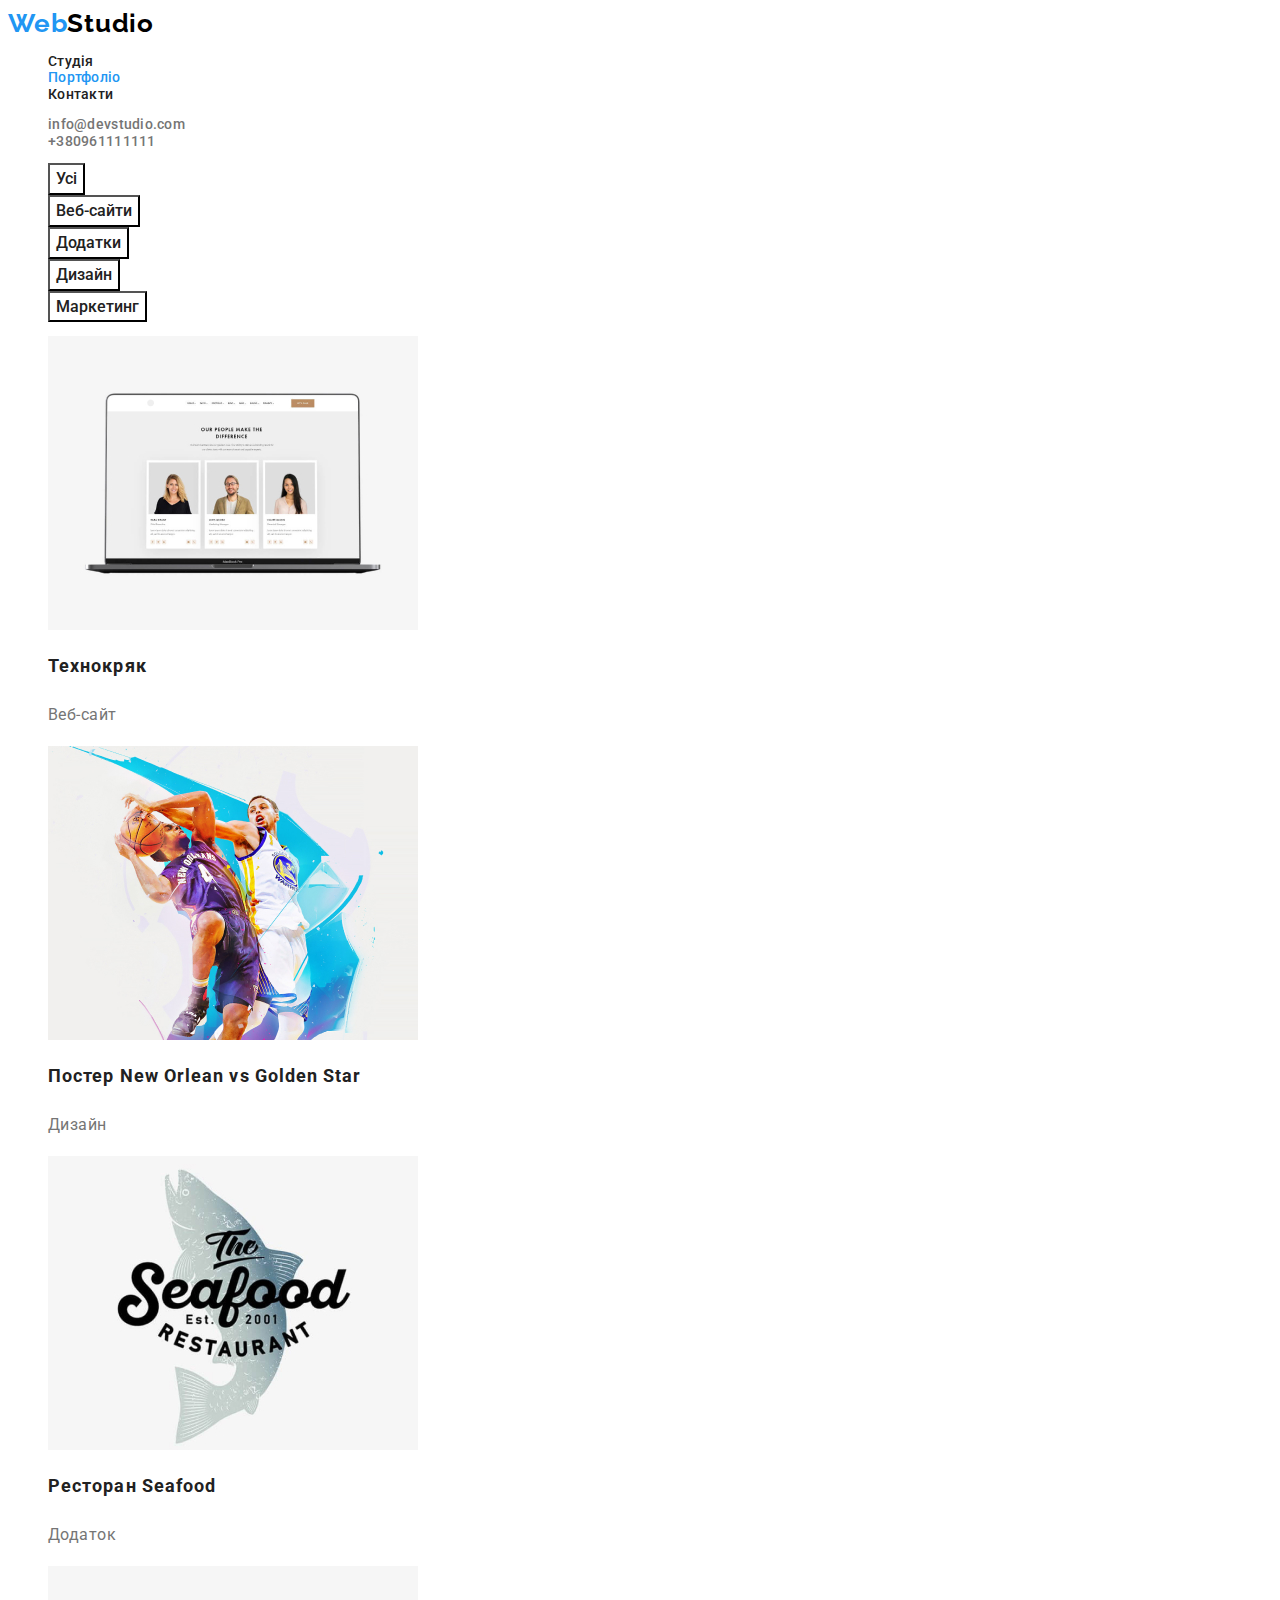
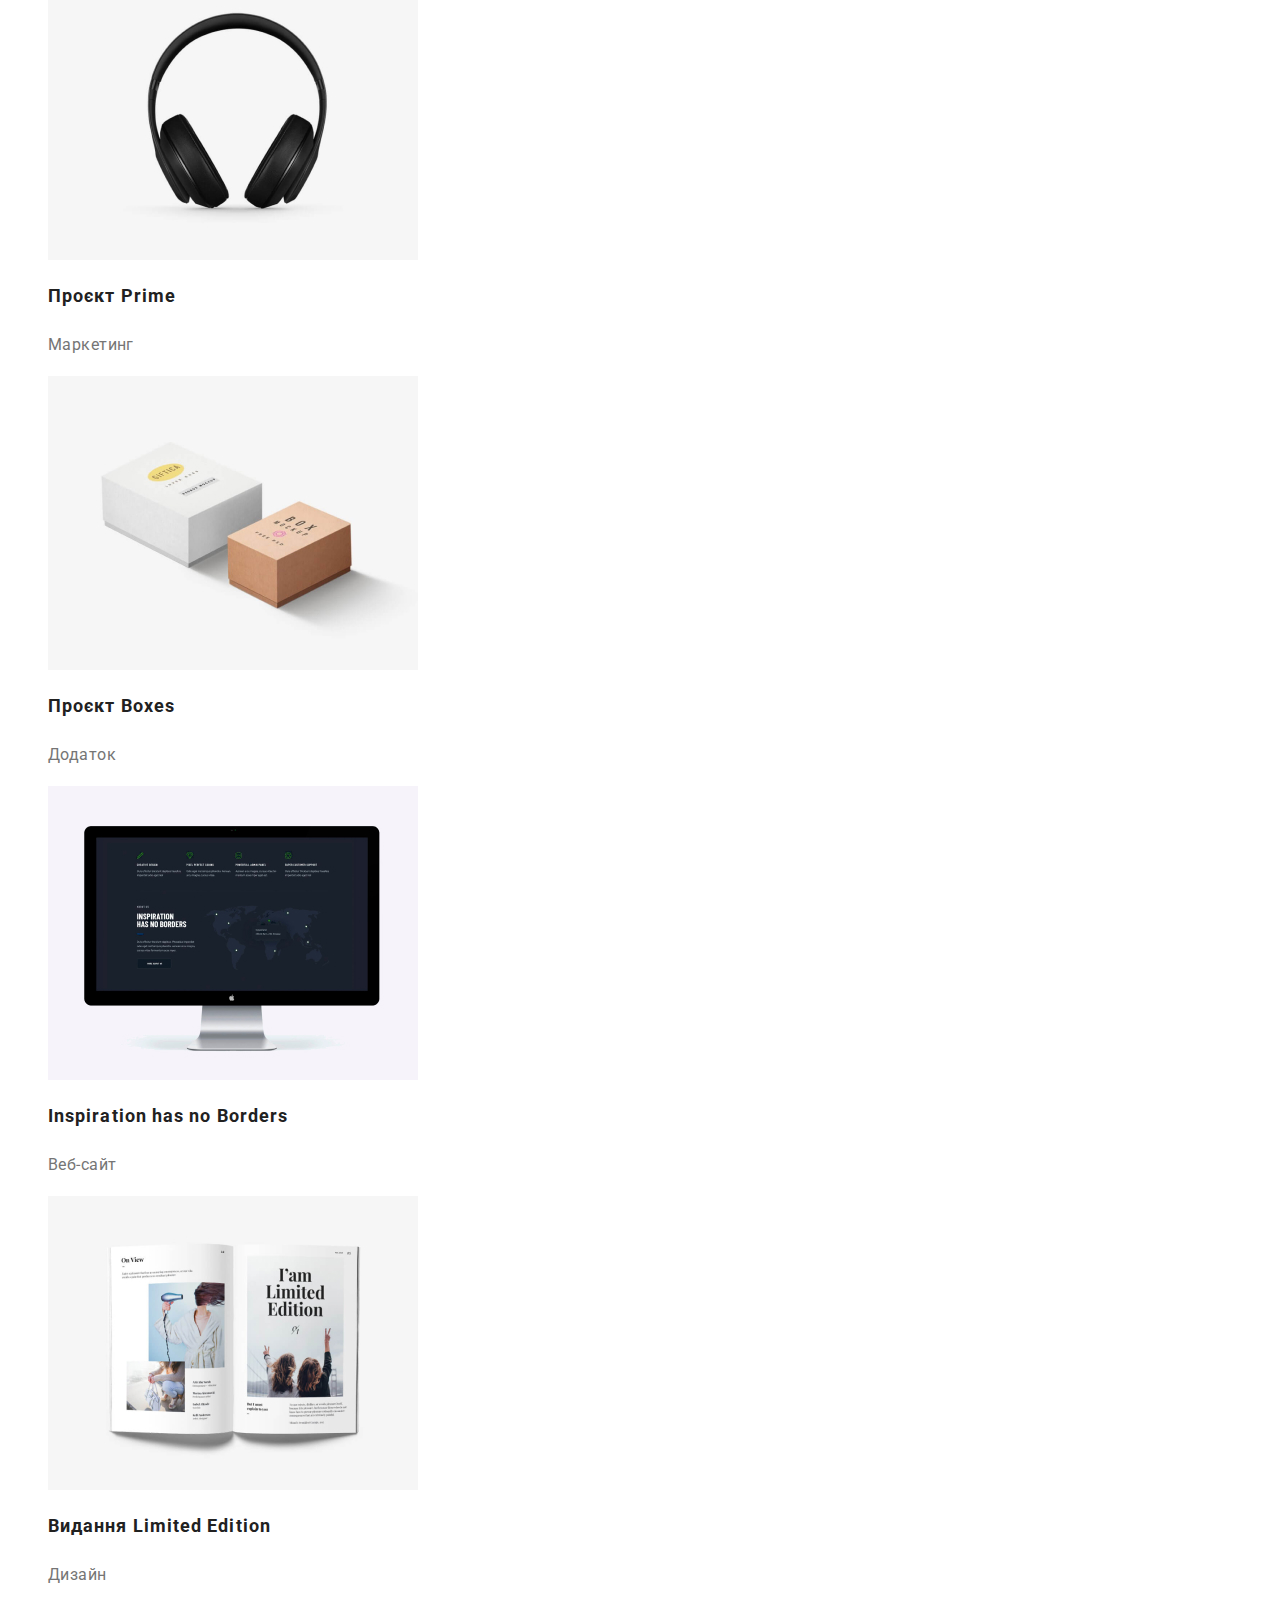
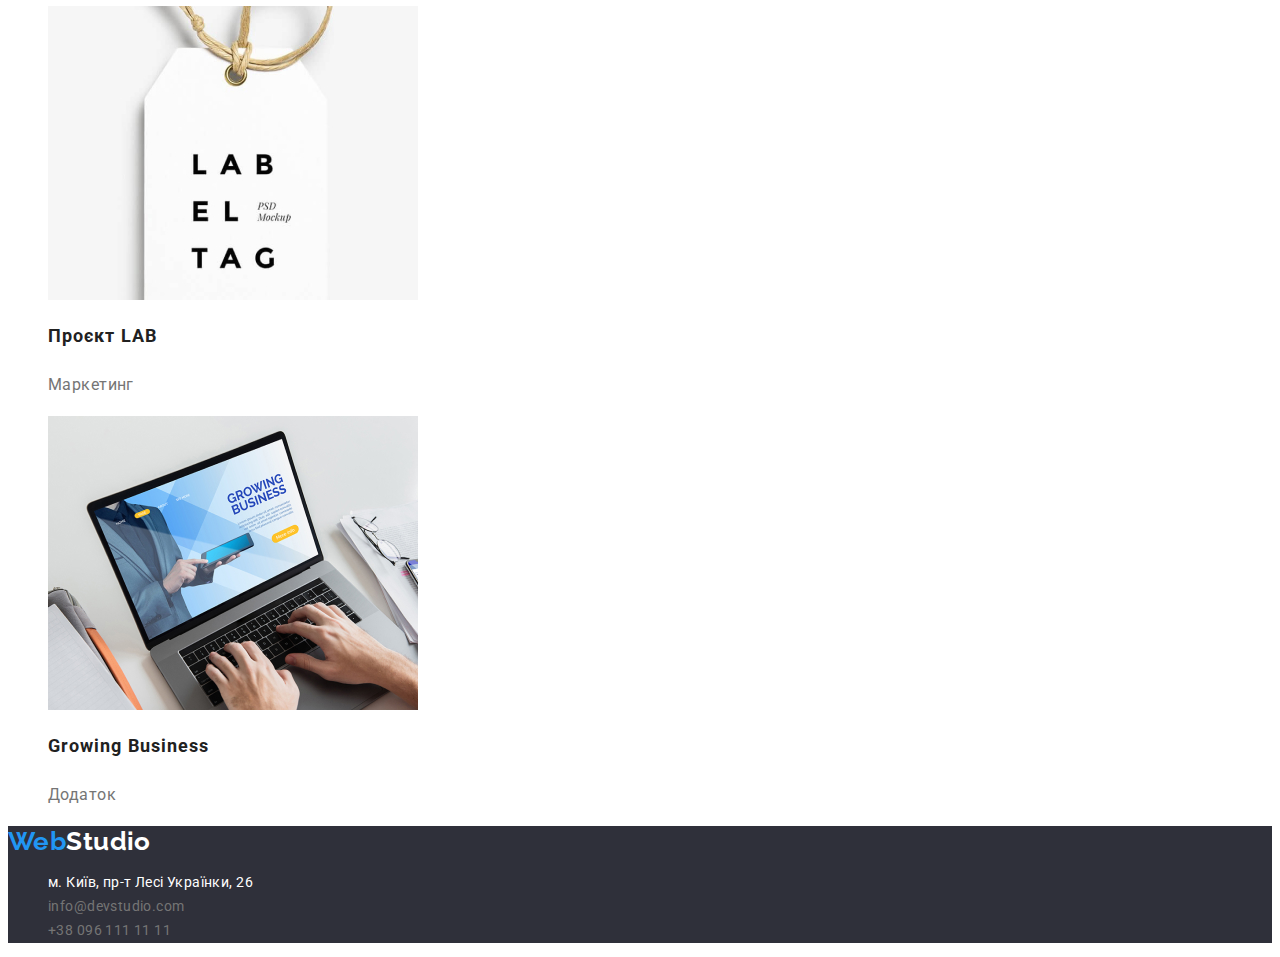
==== portfolio.html @ 5c1a485e "Initial commit" ====
<!DOCTYPE html>
<html lang="uk">
<head>
    <meta charset="UTF-8">
    <meta http-equiv="X-UA-Compatible" content="IE=edge">
    <meta name="viewport" content="width=device-width, initial-scale=1.0">
    <title>Студия</title>
    <link rel="preconnect" href="https://fonts.googleapis.com">
<link rel="preconnect" href="https://fonts.gstatic.com" crossorigin>
<link rel="preconnect" href="https://fonts.googleapis.com">
<link rel="preconnect" href="https://fonts.gstatic.com" crossorigin>
<link href="https://fonts.googleapis.com/css2?family=Raleway:wght@700&family=Roboto:wght@400;500;700;900&display=swap" rel="stylesheet">
    <link rel="stylesheet" href="./css/styles.css">
</head>
<body class="page">
    <header class="page-header">
        <nav>
            <a class="logo" href="./index.html"><span class="logo-pic">Web</span>Studio</a>
        <ul class="site-nav list">
            <li><a class="link" href="./index.html">Студія</a></li>
            <li><a class="link current" href="./portfolio.html">Портфоліо</a></li>
            <li><a class="link" href="">Контакти</a></li>
        </ul>
        </nav>
        <ul class="adres-list">
        <li><a class="contact" href="mailto:info@devstudio.com">info@devstudio.com</a></li>
        <li><a class="contact" href="tel:+380961111111">+380961111111</a></li>
    </ul>
    </header>
<main>
    <section>
    <h1 hidden>Portfolio</h1>
<ul class="button-menu">
    <li><button class="button" type="button">Усі</button></li>
    <li><button class="button" type="button">Веб-сайти</button></li>
    <li><button class="button" type="button">Додатки</button></li>
    <li><button class="button" type="button">Дизайн</button></li>
    <li><button class="button" type="button">Маркетинг</button></li>
</ul>
<ul class="features">
    <li class="features-list">
        <img src="./images/img(7).jpg" alt="Робота">
        <h2 class="features-title">Технокряк</h2>
        <p class="features-title-list">Веб-сайт</p>
    </li>
    <li class="features-list">
        <img src="./images/img(8).jpg" alt="Робота">
        <h2 class="features-title">Постер New Orlean vs Golden Star</h2>
        <p class="features-title-list">Дизайн</p>
    </li>
    <li class="features-list">
        <img src="./images/img(9).jpg" alt="Робота">
        <h2 class="features-title">Ресторан Seafood</h2>
        <p class="features-title-list">Додаток</p>
    </li>
    <li class="features-list">
        <img src="./images/img(10).jpg" alt="Робота">
        <h2 class="features-title">Проєкт Prime</h2>
        <p class="features-title-list">Маркетинг</p>
    </li>
    <li class="features-list">
        <img src="./images/img(11).jpg" alt="Робота">
        <h2 class="features-title">Проєкт Boxes</h2>
        <p class="features-title-list">Додаток</p>
    </li>
    <li class="features-list">
        <img src="./images/img(12).jpg" alt="Робота">
        <h2 class="features-title">Inspiration has no Borders</h2>
        <p class="features-title-list">Веб-сайт</p>
    </li>
    <li class="features-list">
        <img src="./images/img(13).jpg" alt="Робота">
        <h2 class="features-title">Видання Limited Edition</h2>
        <p class="features-title-list">Дизайн</p>
    </li>
    <li class="features-list">
        <img src="./images/img(14).jpg" alt="Робота">
        <h2 class="features-title">Проєкт LAB</h2>
        <p class="features-title-list">Маркетинг</p>
    </li>
    <li class="features-list">
        <img src="./images/img(15).jpg" alt="Робота">
        <h2 class="features-title">Growing Business</h2>
        <p class="features-title-list">Додаток</p>
    </li>
</ul>
</main>
<footer class="footer">
    <a class="logo-footer" href="./index.html"><span class="footer-pic">Web</span>Studio</a>
    <address>
    <ul class="adres-list">
  <li><a class="adres-link" href="https://www.google.com/maps/place/бульвар+Лесі+Українки,+26,+Київ,+02000/data=!4m2!3m1!1s0x40d4cf0e033ecbe9:0x57a4dffefec77da0?sa=X&ved=2ahUKEwiy8cGI95v7AhVmR_EDHdkjDuEQ8gF6BAgJEAE"> м. Київ, пр-т Лесі Українки, 26 </a></li>
  <li><a class="contact-footer" href="mailto:info@devstudio.com">info@devstudio.com</a></li>
  <li><a class="contact-footer" href="tel:+380961111111">+38 096 111 11 11</a></li>
    </ul>
</section>
</address>
</footer>
</body>
</html>
---- css/styles.css ----
/* основной цвет текста  #212121 */
/* цвет фона белый  #F5F5F5 */
/* цвет фона футера #2F303A */
/* голубой цвет акцента #2196F3 */
/* вторичный цвет текста #757575 */
/* цвет адреса и кнопки #FFFFFF */
/* вторичный цвет фона #F5F4FA */
:root{
    --primary-text-color:#757575 ;
    --title-text-color:#212121 ;
    --accent-color:#2196F3 ;
    --footer-bg-color:#2F303A;
    --white-bg-color:#FFFFFF;
    --black-color:#000000;
    --page-bg-color:#F5F5F5;
    --img-bg-color:#EEEEEE;
    --second-bg-color:#F5F4FA;
}
/*page*/
.page{
    background-color:var(--page-bg-color);
    color: var(--title-text-color);
    font-family: 'Roboto', sans-serif;
    letter-spacing: 0.03em;
font-size: 14px;
background-color:var(--white-bg-color);
}

/*-----logo-----*/
.page-header{
    background-color:var(--white-bg-color);
}
.logo{
    font-family: Raleway, sans-serif;
    font-style: normal;
color: var(--black-color);
text-decoration: none;
font-weight: 700;
font-size: 26px;
line-height: 1.19;
letter-spacing: 0.03em;
}
.logo-pic{
    color: var(--accent-color);
}
/* Nav */
.site-nav{
    list-style: none;
}
.site-nav .link{
    color:var(--title-text-color);
    text-decoration: none;
font-weight: 500;
line-height: 1.1;
letter-spacing: 0.02em;
}
.site-nav .link:hover{
   color: var(--accent-color);
}
.site-nav .link.current{
    color: var(--accent-color);
}
.adres-list .contact{
    text-decoration: none;
    font-weight: 500;
line-height: 1.1;
letter-spacing: 0.02em;
}
.adres-list{
    list-style: none;
}
.contact{
    color: var(--primary-text-color);
}
.contact:hover{
    color: var(--accent-color);
}
.contact:focus{
    color: var(--accent-color);
}
/* Шапка сторінки */
.hero{
    
    background: var(--footer-bg-color);
}
.hero-title{
    font-weight: 900;
    font-size: 44px;
    line-height: 1.4;
    text-align: center;
    letter-spacing: 0.06em;
    text-transform: uppercase;
    color: var(--white-bg-color);
}
.hero-button{
    background-color:var(--accent-color);
}
/* Section */
.section-title{
    color:var(--title-text-color);
font-size: 36px;
line-height: 1.16;
text-align: center;
}
.section .title{
line-height: 1.14;
}

/*Наші принципи */
.feature-list .title{
    color: var(--title-text-color);
}
.feature-list{
    list-style: none;
}
/* Чим ми займаємося */
.title{
    color: var(--title-text-color);
    font-weight: 700;
    font-size: 14px;
}
.title-list{
    color: var(--primary-text-color);
line-height: 1.71;
}
.work-list{
    list-style: none;
}

/* Наша команда */
.author{
    list-style: none;
}
.team{
    background-color:var(--second-bg-color)
}
.team-title{
font-size: 36px;
line-height: 1.16;
text-align: center;
}
.team .title{
font-weight: 500;
font-size: 16px;
line-height: 1.18;
text-align: center;
}
.title .title-list{
font-weight: 500;
font-size: 16px;
line-height: 1.18;
text-align: center;
}
.team .title-list{
    font-size: 16px;
    line-height: 1.18;
    text-align: center;
}
/* Футер */
.footer{
    color: var(--white-bg-color);
    background-color: var(--footer-bg-color);
}
.footer .list{
    list-style: none;
}
.logo-footer{
    font-family: Raleway, sans-serif;
    text-decoration: none;
    color:var(--white-bg-color);
    font-family: 'Raleway';
font-style: normal;
font-weight: 700;
font-size: 26px;
line-height: 1.19;
}
.footer-pic{
    color: var(--accent-color);
}
.contact-footer{
    text-decoration: none;
    color: var(--primary-text-color);
    font-style: normal;
    line-height: 1.71;
}
.adres-link{
    text-decoration: none;
    color: var(--white-bg-color);
    line-height: 1.71;
    font-style: normal;
}
/* button */
.button{
    color: var(--title-text-color);
    background-color:var(--white-bg-color);
    font-family: inherit;
font-weight: 500;
font-size: 16px;
line-height: 1.62;
text-align: center;
}

.hero-button{
font-weight: 700;
font-size: 16px;
line-height: 1.87;
display: flex;
align-items: center;
text-align: center;
letter-spacing: 0.06em;
color: var(--page-bg-color);
background-color: var(--accent-color);
}
.button-menu button{
    color: var(--title-text-color);
}
.button-menu{
    background: var(--white-bg-color);
border-radius: 4px;
    list-style: none;
}
.button:hover,
.button:focus{
    background-color:var(--accent-color);
    color: var(--white-bg-color);
}
/* Портфоліо */
.features{
    list-style: none;
}
.features-list{
    background-color: var(--white-bg-color);
}
.features-list .features-title{
font-weight: 700;
font-size: 18px;
line-height: 2;
letter-spacing: 0.06em;
color: var(--title-text-color);
}
.features-list .features-title-list{
font-size: 16px;
line-height: 30px;
color: var(--primary-text-color);
}
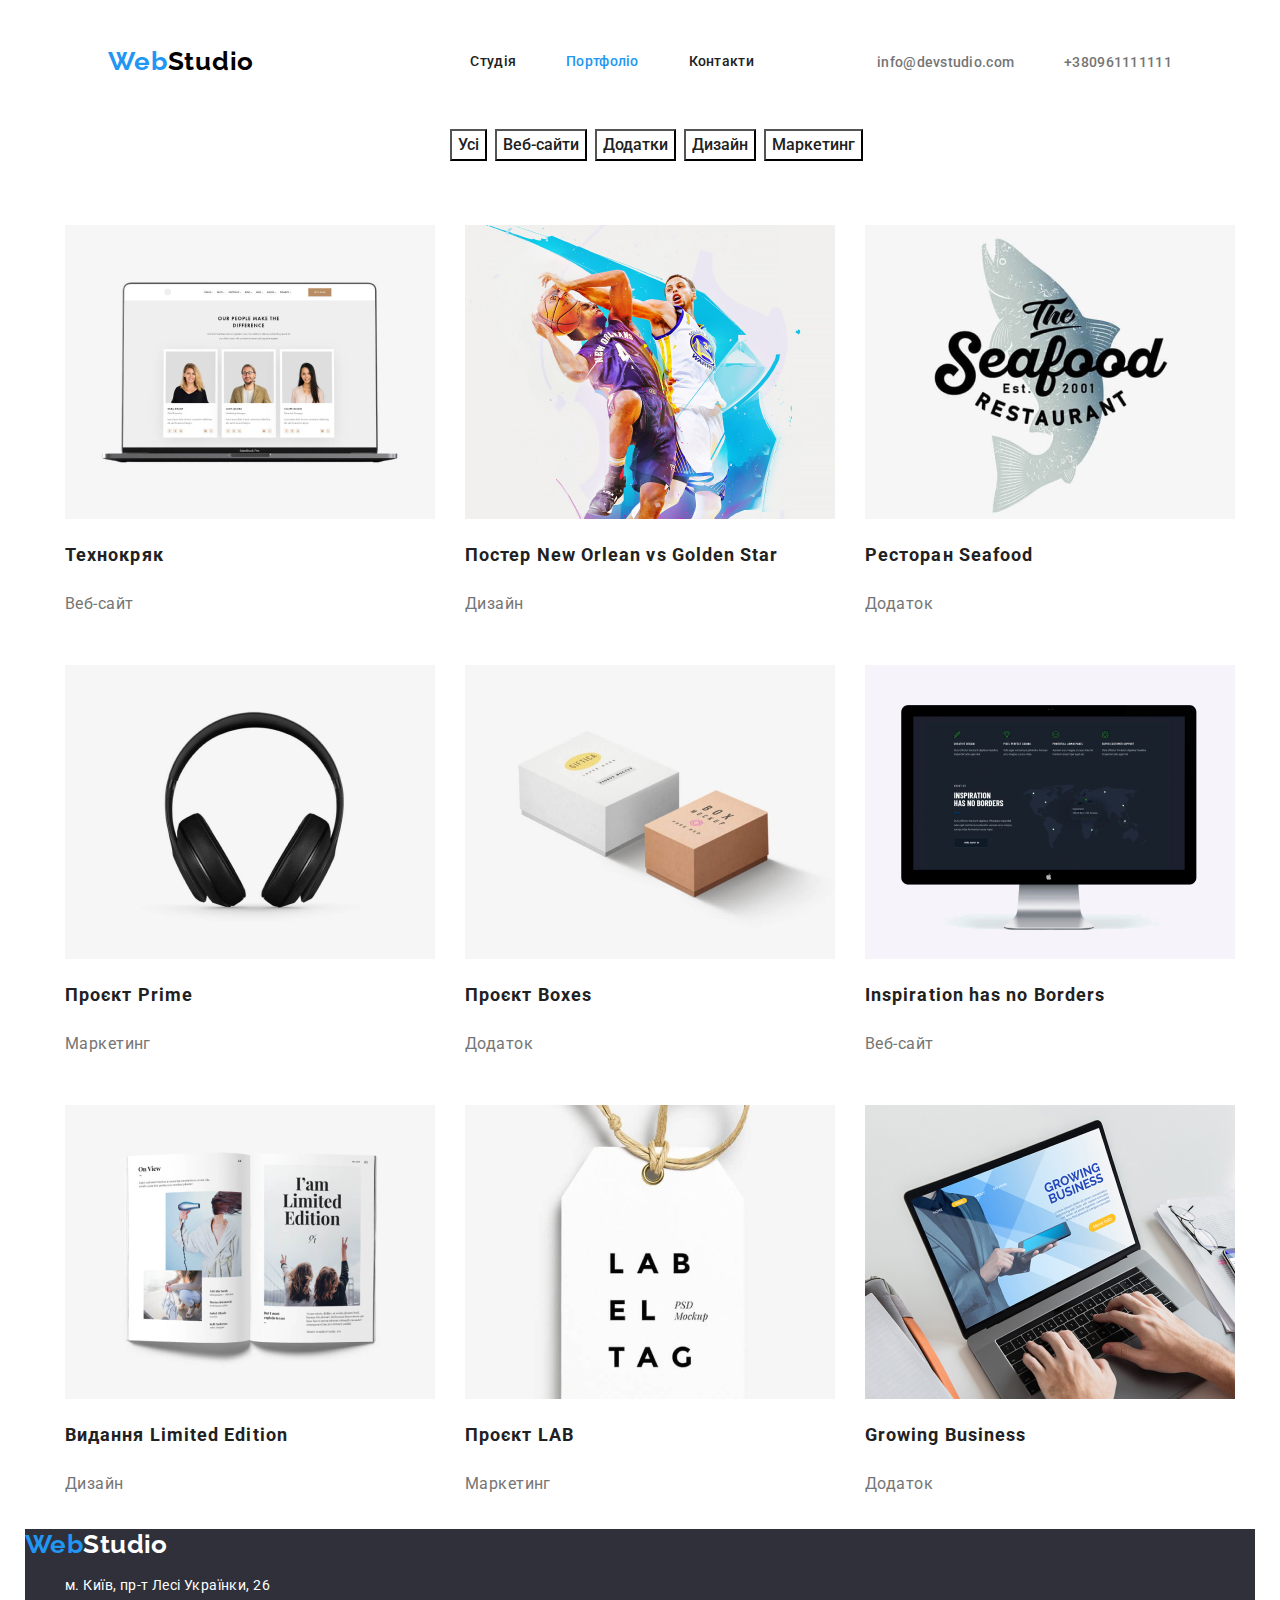
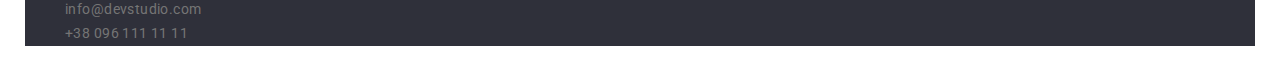
==== commit 4f22c290: "css" ====
--- a/portfolio.html
+++ b/portfolio.html
@@ -12,30 +12,30 @@
 <link href="https://fonts.googleapis.com/css2?family=Raleway:wght@700&family=Roboto:wght@400;500;700;900&display=swap" rel="stylesheet">
     <link rel="stylesheet" href="./css/styles.css">
 </head>
-<body class="page">
+<body class="container">
     <header class="page-header">
-        <nav>
+        <nav class="main-nav">
             <a class="logo" href="./index.html"><span class="logo-pic">Web</span>Studio</a>
         <ul class="site-nav list">
-            <li><a class="link" href="./index.html">Студія</a></li>
-            <li><a class="link current" href="./portfolio.html">Портфоліо</a></li>
-            <li><a class="link" href="">Контакти</a></li>
+            <li class="item"><a class="link" href="./index.html">Студія</a></li>
+            <li class="item"><a class="link current" href="./portfolio.html">Портфоліо</a></li>
+            <li class="item"><a class="link" href="">Контакти</a></li>
         </ul>
-        </nav>
         <ul class="adres-list">
-        <li><a class="contact" href="mailto:info@devstudio.com">info@devstudio.com</a></li>
-        <li><a class="contact" href="tel:+380961111111">+380961111111</a></li>
+        <li class="item"><a class="contact" href="mailto:info@devstudio.com">info@devstudio.com</a></li>
+        <li class="item"><a class="contact" href="tel:+380961111111">+380961111111</a></li>
     </ul>
+</nav>
     </header>
 <main>
-    <section>
+    <section class="portfolio-page">
     <h1 hidden>Portfolio</h1>
 <ul class="button-menu">
-    <li><button class="button" type="button">Усі</button></li>
-    <li><button class="button" type="button">Веб-сайти</button></li>
-    <li><button class="button" type="button">Додатки</button></li>
-    <li><button class="button" type="button">Дизайн</button></li>
-    <li><button class="button" type="button">Маркетинг</button></li>
+    <li class="item"><button class="button" type="button">Усі</button></li>
+    <li class="item"><button class="button" type="button">Веб-сайти</button></li>
+    <li class="item"><button class="button" type="button">Додатки</button></li>
+    <li class="item"><button class="button" type="button">Дизайн</button></li>
+    <li class="item"><button class="button" type="button">Маркетинг</button></li>
 </ul>
 <ul class="features">
     <li class="features-list">
--- a/css/styles.css
+++ b/css/styles.css
@@ -16,8 +16,13 @@
     --img-bg-color:#EEEEEE;
     --second-bg-color:#F5F4FA;
 }
-/*page*/
-.page{
+/*Container*/
+.container{
+    width: 1230px;
+    padding-left: 15px;
+    padding-right: 15px;
+    margin-left: auto;
+    margin-right: auto;
     background-color:var(--page-bg-color);
     color: var(--title-text-color);
     font-family: 'Roboto', sans-serif;
@@ -43,16 +48,31 @@
 .logo-pic{
     color: var(--accent-color);
 }
+/* Main nav */
+.main-nav{
+    display: flex;
+    align-items: center;
+    justify-content: space-evenly;
+}
 /* Nav */
 .site-nav{
-    list-style: none;
+    display: flex;
+    list-style: none;
+    margin-left: 93px;
 }
 .site-nav .link{
-    color:var(--title-text-color);
-    text-decoration: none;
+display: block;
+padding-top: 32px;
+padding-bottom: 32px;
+
+color:var(--title-text-color);
+text-decoration: none;
 font-weight: 500;
 line-height: 1.1;
 letter-spacing: 0.02em;
+}
+.site-nav .item:not(:last-child){
+    margin-right: 50px;
 }
 .site-nav .link:hover{
    color: var(--accent-color);
@@ -66,8 +86,14 @@
 line-height: 1.1;
 letter-spacing: 0.02em;
 }
+.page-header .adres-list{
+    display: flex;
+}
 .adres-list{
     list-style: none;
+}
+.adres-list .item + .item{
+    margin-left: 50px;
 }
 .contact{
     color: var(--primary-text-color);
@@ -78,12 +104,14 @@
 .contact:focus{
     color: var(--accent-color);
 }
+
 /* Шапка сторінки */
 .hero{
-    
+    text-align: center;
     background: var(--footer-bg-color);
 }
 .hero-title{
+    margin-bottom: 30px;
     font-weight: 900;
     font-size: 44px;
     line-height: 1.4;
@@ -96,6 +124,9 @@
     background-color:var(--accent-color);
 }
 /* Section */
+.section{
+    padding-top: 94px;
+}
 .section-title{
     color:var(--title-text-color);
 font-size: 36px;
@@ -107,11 +138,20 @@
 }
 
 /*Наші принципи */
+.feature-list{
+    display: flex;
+    list-style: none;
+}
+.feature-list .item{
+    width: 270px;
+    margin-right: 30px;
+    margin-bottom: 0;
+}
+.feature-list .item:nth-child(4n){
+    margin-right: 0;
+}
 .feature-list .title{
     color: var(--title-text-color);
-}
-.feature-list{
-    list-style: none;
 }
 /* Чим ми займаємося */
 .title{
@@ -124,12 +164,27 @@
 line-height: 1.71;
 }
 .work-list{
-    list-style: none;
-}
-
+    display: flex;
+    list-style: none;
+}
+.work-list .item{
+    width: 370px;
+    margin-right: 30px;
+}
+.work-list .item:nth-last-child(){
+    margin-right: 0;
+}
 /* Наша команда */
 .author{
-    list-style: none;
+    display: flex;
+    list-style: none;
+}
+.author .item{
+    width: 270px;
+    margin-right: 30px;
+}
+.author .item:nth-last-child(){
+    margin-right: 0;
 }
 .team{
     background-color:var(--second-bg-color)
@@ -204,20 +259,31 @@
 font-weight: 700;
 font-size: 16px;
 line-height: 1.87;
-display: flex;
 align-items: center;
 text-align: center;
 letter-spacing: 0.06em;
 color: var(--page-bg-color);
 background-color: var(--accent-color);
 }
+/* BUTTON */
 .button-menu button{
     color: var(--title-text-color);
 }
 .button-menu{
+    display: flex;
+    justify-content: center;
     background: var(--white-bg-color);
 border-radius: 4px;
     list-style: none;
+}
+.button-menu .item{
+    margin-right: 8px;
+    margin-bottom: 50px;
+
+    background: var(--second-bg-color);
+}
+.button-menu .item:nth-last-child(){
+    margin-right: 0;
 }
 .button:hover,
 .button:focus{
@@ -225,11 +291,24 @@
     color: var(--white-bg-color);
 }
 /* Портфоліо */
+.portfolio-page{
+}
 .features{
     list-style: none;
+    display: flex;
+    flex-wrap: wrap;
 }
 .features-list{
+    width: 370px;
+    margin-right: 30px;
+    margin-bottom: 30px;
     background-color: var(--white-bg-color);
+}
+.features-list:nth-child(3n){
+    margin-right: 0;
+}
+.features-list:nth-last-child(-n+3){
+    margin-bottom: 0;
 }
 .features-list .features-title{
 font-weight: 700;
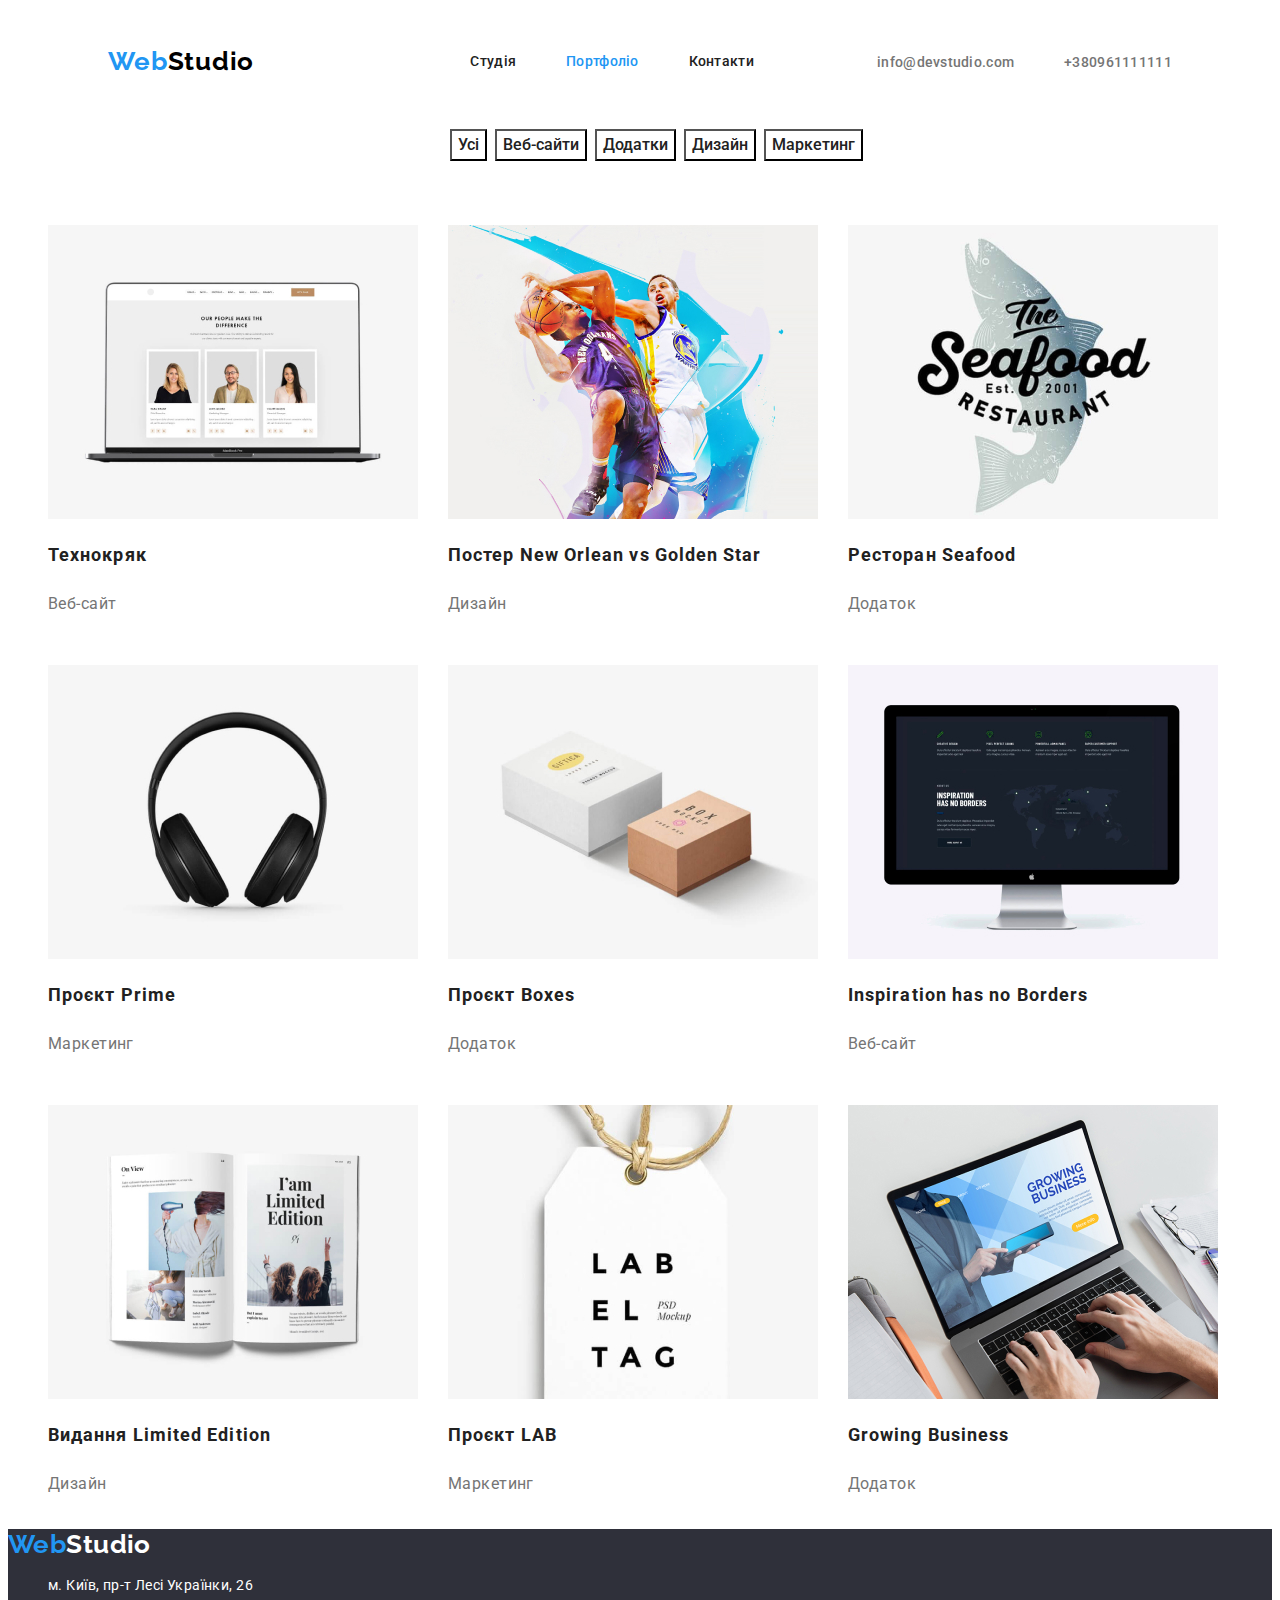
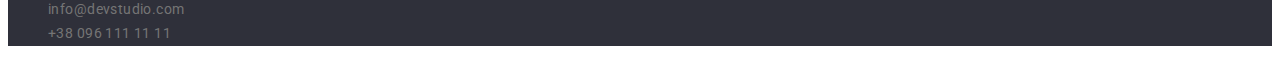
==== commit f6cf6c45: "hw" ====
--- a/portfolio.html
+++ b/portfolio.html
@@ -12,8 +12,8 @@
 <link href="https://fonts.googleapis.com/css2?family=Raleway:wght@700&family=Roboto:wght@400;500;700;900&display=swap" rel="stylesheet">
     <link rel="stylesheet" href="./css/styles.css">
 </head>
-<body class="container">
-    <header class="page-header">
+<body class="page">
+    <header class="container page-header">
         <nav class="main-nav">
             <a class="logo" href="./index.html"><span class="logo-pic">Web</span>Studio</a>
         <ul class="site-nav list">
--- a/css/styles.css
+++ b/css/styles.css
@@ -18,11 +18,13 @@
 }
 /*Container*/
 .container{
-    width: 1230px;
+width: 1230px;
     padding-left: 15px;
     padding-right: 15px;
     margin-left: auto;
-    margin-right: auto;
+    margin-right: auto;}
+/* Page */
+.page{
     background-color:var(--page-bg-color);
     color: var(--title-text-color);
     font-family: 'Roboto', sans-serif;
@@ -124,9 +126,6 @@
     background-color:var(--accent-color);
 }
 /* Section */
-.section{
-    padding-top: 94px;
-}
 .section-title{
     color:var(--title-text-color);
 font-size: 36px;
@@ -291,8 +290,6 @@
     color: var(--white-bg-color);
 }
 /* Портфоліо */
-.portfolio-page{
-}
 .features{
     list-style: none;
     display: flex;
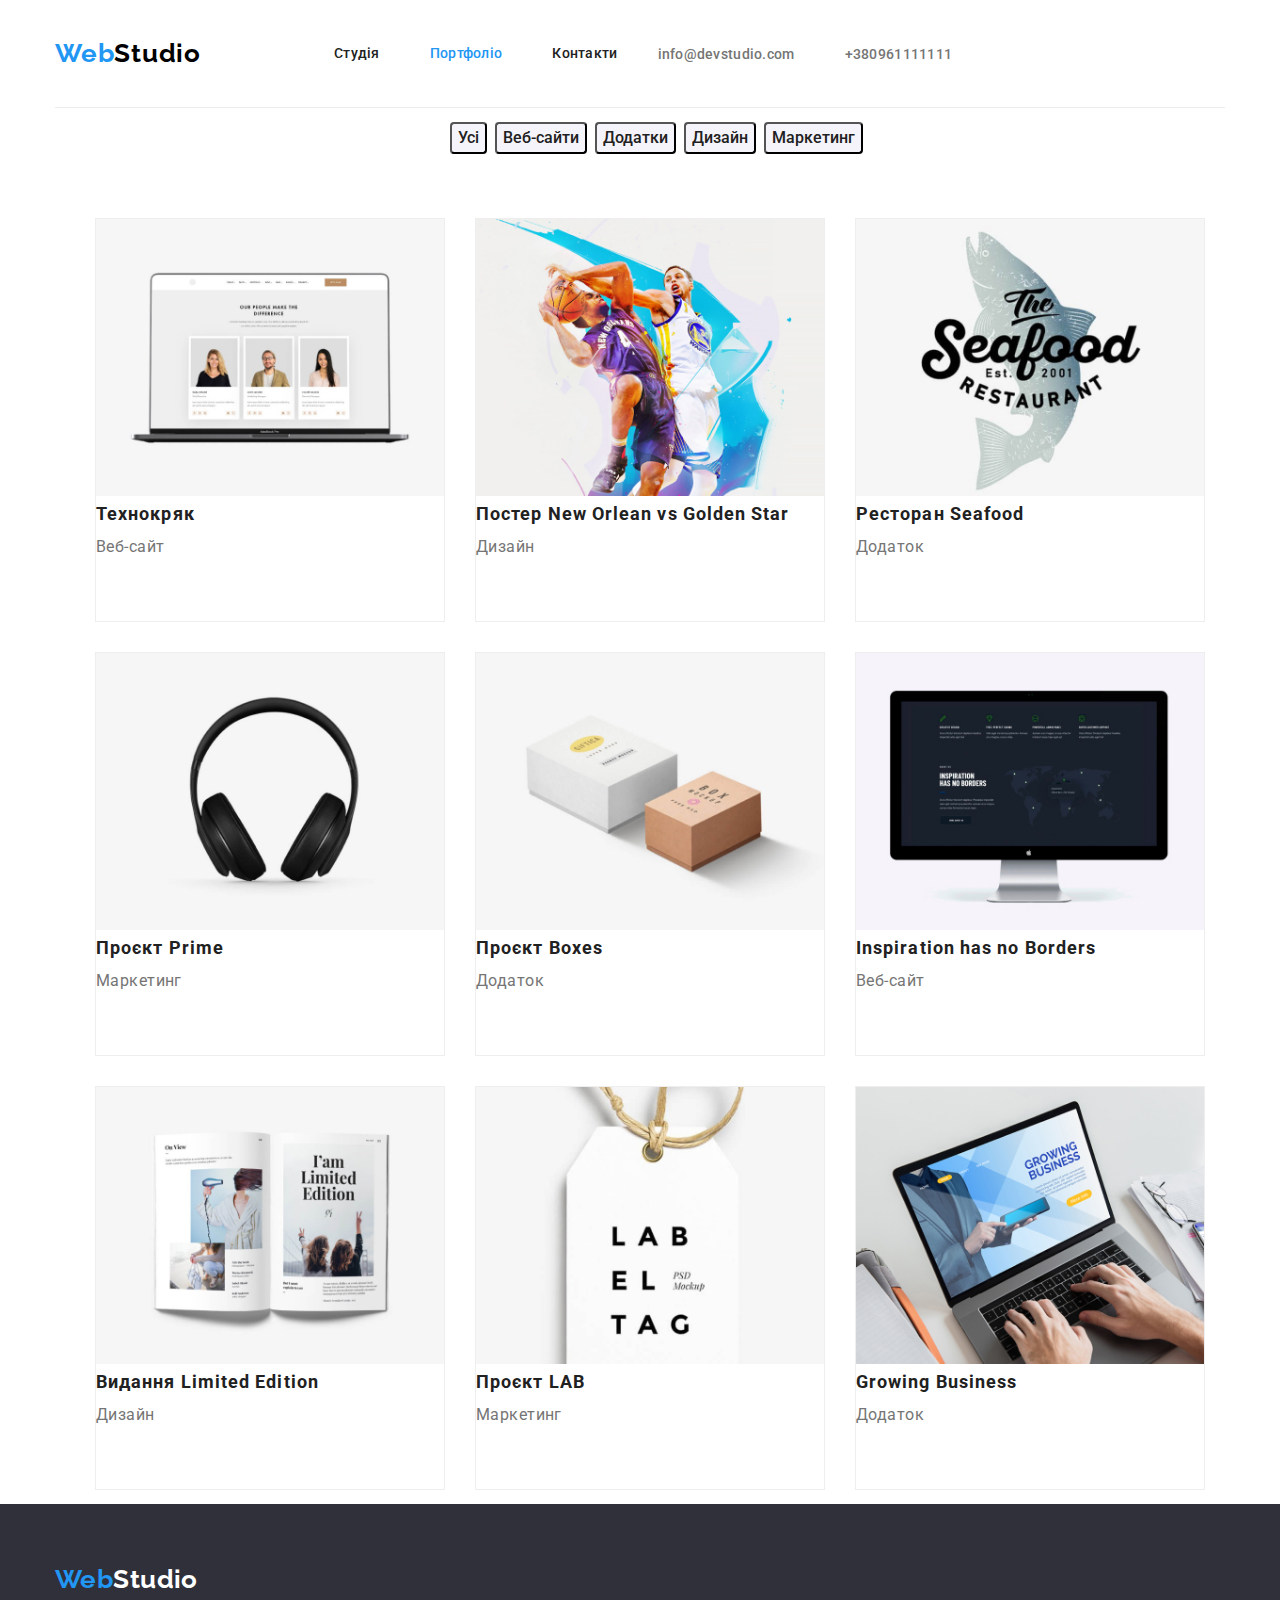
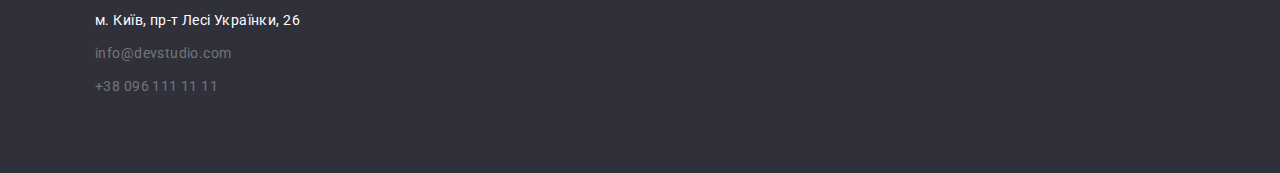
==== commit 64460fcd: "w" ====
--- a/portfolio.html
+++ b/portfolio.html
@@ -10,25 +10,28 @@
 <link rel="preconnect" href="https://fonts.googleapis.com">
 <link rel="preconnect" href="https://fonts.gstatic.com" crossorigin>
 <link href="https://fonts.googleapis.com/css2?family=Raleway:wght@700&family=Roboto:wght@400;500;700;900&display=swap" rel="stylesheet">
-    <link rel="stylesheet" href="./css/styles.css">
+<link rel="stylesheet" href="https://cdnjs.cloudflare.com/ajax/libs/modern-normalize/1.1.0/modern-normalize.min.css">   
+<link rel="stylesheet" href="./css/styles.css">
 </head>
 <body class="page">
-    <header class="container page-header">
+    <div class="container">
+    <header class="page-header">
         <nav class="main-nav">
             <a class="logo" href="./index.html"><span class="logo-pic">Web</span>Studio</a>
         <ul class="site-nav list">
             <li class="item"><a class="link" href="./index.html">Студія</a></li>
             <li class="item"><a class="link current" href="./portfolio.html">Портфоліо</a></li>
             <li class="item"><a class="link" href="">Контакти</a></li>
-        </ul>
-        <ul class="adres-list">
-        <li class="item"><a class="contact" href="mailto:info@devstudio.com">info@devstudio.com</a></li>
-        <li class="item"><a class="contact" href="tel:+380961111111">+380961111111</a></li>
-    </ul>
-</nav>
+        </nav>
+            <ul class="contact">
+                <li class="item"><a class="contact-list" href="mailto:info@devstudio.com">info@devstudio.com</a></li>
+                <li class="item"><a class="contact-list" href="tel:+380961111111">+380961111111</a></li>
+            </ul>  
     </header>
+</div>
 <main>
     <section class="portfolio-page">
+        <div class="container">
     <h1 hidden>Portfolio</h1>
 <ul class="button-menu">
     <li class="item"><button class="button" type="button">Усі</button></li>
@@ -39,61 +42,63 @@
 </ul>
 <ul class="features">
     <li class="features-list">
-        <img src="./images/img(7).jpg" alt="Робота">
+        <img src="./images/img(7).jpg" alt="Робота" width="370">
         <h2 class="features-title">Технокряк</h2>
         <p class="features-title-list">Веб-сайт</p>
     </li>
     <li class="features-list">
-        <img src="./images/img(8).jpg" alt="Робота">
+        <img src="./images/img(8).jpg" alt="Робота" width="370">
         <h2 class="features-title">Постер New Orlean vs Golden Star</h2>
         <p class="features-title-list">Дизайн</p>
     </li>
     <li class="features-list">
-        <img src="./images/img(9).jpg" alt="Робота">
+        <img src="./images/img(9).jpg" alt="Робота" width="370">
         <h2 class="features-title">Ресторан Seafood</h2>
         <p class="features-title-list">Додаток</p>
     </li>
     <li class="features-list">
-        <img src="./images/img(10).jpg" alt="Робота">
+        <img src="./images/img(10).jpg" alt="Робота" width="370">
         <h2 class="features-title">Проєкт Prime</h2>
         <p class="features-title-list">Маркетинг</p>
     </li>
     <li class="features-list">
-        <img src="./images/img(11).jpg" alt="Робота">
+        <img src="./images/img(11).jpg" alt="Робота" width="370">
         <h2 class="features-title">Проєкт Boxes</h2>
         <p class="features-title-list">Додаток</p>
     </li>
     <li class="features-list">
-        <img src="./images/img(12).jpg" alt="Робота">
+        <img src="./images/img(12).jpg" alt="Робота" width="370">
         <h2 class="features-title">Inspiration has no Borders</h2>
         <p class="features-title-list">Веб-сайт</p>
     </li>
     <li class="features-list">
-        <img src="./images/img(13).jpg" alt="Робота">
+        <img src="./images/img(13).jpg" alt="Робота" width="370">
         <h2 class="features-title">Видання Limited Edition</h2>
         <p class="features-title-list">Дизайн</p>
     </li>
     <li class="features-list">
-        <img src="./images/img(14).jpg" alt="Робота">
+        <img src="./images/img(14).jpg" alt="Робота" width="370">
         <h2 class="features-title">Проєкт LAB</h2>
         <p class="features-title-list">Маркетинг</p>
     </li>
     <li class="features-list">
-        <img src="./images/img(15).jpg" alt="Робота">
+        <img src="./images/img(15).jpg" alt="Робота" width="370">
         <h2 class="features-title">Growing Business</h2>
         <p class="features-title-list">Додаток</p>
     </li>
 </ul>
 </main>
 <footer class="footer">
+    <div class="container">
     <a class="logo-footer" href="./index.html"><span class="footer-pic">Web</span>Studio</a>
-    <address>
+    <address class="adress">
     <ul class="adres-list">
-  <li><a class="adres-link" href="https://www.google.com/maps/place/бульвар+Лесі+Українки,+26,+Київ,+02000/data=!4m2!3m1!1s0x40d4cf0e033ecbe9:0x57a4dffefec77da0?sa=X&ved=2ahUKEwiy8cGI95v7AhVmR_EDHdkjDuEQ8gF6BAgJEAE"> м. Київ, пр-т Лесі Українки, 26 </a></li>
-  <li><a class="contact-footer" href="mailto:info@devstudio.com">info@devstudio.com</a></li>
-  <li><a class="contact-footer" href="tel:+380961111111">+38 096 111 11 11</a></li>
+  <li class="item"><a class="adres-link" href="https://www.google.com/maps/place/бульвар+Лесі+Українки,+26,+Київ,+02000/data=!4m2!3m1!1s0x40d4cf0e033ecbe9:0x57a4dffefec77da0?sa=X&ved=2ahUKEwiy8cGI95v7AhVmR_EDHdkjDuEQ8gF6BAgJEAE"> м. Київ, пр-т Лесі Українки, 26 </a></li>
+  <li class="item"><a class="contact-footer" href="mailto:info@devstudio.com">info@devstudio.com</a></li>
+  <li class="item"><a class="contact-footer" href="tel:+380961111111">+38 096 111 11 11</a></li>
     </ul>
 </section>
+</div>
 </address>
 </footer>
 </body>
--- a/css/styles.css
+++ b/css/styles.css
@@ -16,15 +16,46 @@
     --img-bg-color:#EEEEEE;
     --second-bg-color:#F5F4FA;
 }
+li{
+    padding: 0;
+    margin: 0;
+}
+h1,h2,h3,h4,h5,h6{
+    margin-top: 0;
+    margin-bottom: 0;
+}
+p{
+    margin-top: 0;
+    margin-bottom: 0;
+}
+img{
+    display: block;
+    max-width: 100%;
+    height: auto;
+}
+html{
+    box-sizing: border-box;
+}
+*,
+*::before,
+*::after{
+    box-sizing: inherit;
+}
 /*Container*/
 .container{
-width: 1230px;
+width: 1200px;
     padding-left: 15px;
     padding-right: 15px;
     margin-left: auto;
     margin-right: auto;}
+
+    .principle .container{
+        margin-top: 94px;
+        margin-bottom: 94px;
+    }
 /* Page */
 .page{
+    margin: 0;
     background-color:var(--page-bg-color);
     color: var(--title-text-color);
     font-family: 'Roboto', sans-serif;
@@ -35,7 +66,10 @@
 
 /*-----logo-----*/
 .page-header{
+    display: flex;
+    align-items: center;
     background-color:var(--white-bg-color);
+    border-bottom: 1px solid #ECECEC;
 }
 .logo{
     font-family: Raleway, sans-serif;
@@ -54,7 +88,6 @@
 .main-nav{
     display: flex;
     align-items: center;
-    justify-content: space-evenly;
 }
 /* Nav */
 .site-nav{
@@ -73,8 +106,12 @@
 line-height: 1.1;
 letter-spacing: 0.02em;
 }
-.site-nav .item:not(:last-child){
-    margin-right: 50px;
+.site-nav .item{
+    padding: 0;
+    margin: 0;
+}
+.site-nav .item+.item{
+    margin-left: 50px;
 }
 .site-nav .link:hover{
    color: var(--accent-color);
@@ -82,7 +119,10 @@
 .site-nav .link.current{
     color: var(--accent-color);
 }
-.adres-list .contact{
+.contact{
+    justify-content: flex-end;
+}
+.contact .contact-list {
     text-decoration: none;
     font-weight: 500;
 line-height: 1.1;
@@ -91,19 +131,20 @@
 .page-header .adres-list{
     display: flex;
 }
-.adres-list{
-    list-style: none;
-}
-.adres-list .item + .item{
+.contact{
+    display: flex;
+    list-style: none;
+}
+.contact .item + .item{
     margin-left: 50px;
 }
-.contact{
+.contact-list{
     color: var(--primary-text-color);
 }
-.contact:hover{
+.contact-list:hover{
     color: var(--accent-color);
 }
-.contact:focus{
+.contact-list:focus{
     color: var(--accent-color);
 }
 
@@ -111,9 +152,14 @@
 .hero{
     text-align: center;
     background: var(--footer-bg-color);
+    padding-top: 200px;
+    padding-bottom: 200px;
 }
 .hero-title{
+    width: 696px;
     margin-bottom: 30px;
+    margin-left: auto;
+    margin-right: auto;
     font-weight: 900;
     font-size: 44px;
     line-height: 1.4;
@@ -131,6 +177,7 @@
 font-size: 36px;
 line-height: 1.16;
 text-align: center;
+margin-bottom: 50px;
 }
 .section .title{
 line-height: 1.14;
@@ -145,6 +192,8 @@
     width: 270px;
     margin-right: 30px;
     margin-bottom: 0;
+    padding-top: 94px;
+    padding-bottom: 94px;
 }
 .feature-list .item:nth-child(4n){
     margin-right: 0;
@@ -157,6 +206,7 @@
     color: var(--title-text-color);
     font-weight: 700;
     font-size: 14px;
+    margin-bottom: 10px;
 }
 .title-list{
     color: var(--primary-text-color);
@@ -165,22 +215,26 @@
 .work-list{
     display: flex;
     list-style: none;
+    padding-bottom: 94px;
 }
 .work-list .item{
     width: 370px;
-    margin-right: 30px;
-}
-.work-list .item:nth-last-child(){
-    margin-right: 0;
+    /* margin-right: ; */
+}
+.work-list .item+.item{
+    margin-left: 30px;
 }
 /* Наша команда */
 .author{
     display: flex;
     list-style: none;
+    padding-bottom: 94px;
 }
 .author .item{
     width: 270px;
     margin-right: 30px;
+    background-color:var(--white-bg-color) ;
+    border-radius: 0px 0px 4px 4px;
 }
 .author .item:nth-last-child(){
     margin-right: 0;
@@ -192,6 +246,8 @@
 font-size: 36px;
 line-height: 1.16;
 text-align: center;
+padding-top: 94px;
+padding-bottom: 50px;
 }
 .team .title{
 font-weight: 500;
@@ -210,15 +266,24 @@
     line-height: 1.18;
     text-align: center;
 }
+.item .item-list{
+    padding-top: 30px;
+    padding-bottom: 30px;
+    
+}
 /* Футер */
 .footer{
     color: var(--white-bg-color);
     background-color: var(--footer-bg-color);
+    padding-top: 60px;
+    padding-bottom: 60px;
 }
 .footer .list{
     list-style: none;
 }
 .logo-footer{
+margin-bottom: 20px;
+
     font-family: Raleway, sans-serif;
     text-decoration: none;
     color:var(--white-bg-color);
@@ -237,12 +302,18 @@
     font-style: normal;
     line-height: 1.71;
 }
+
 .adres-link{
     text-decoration: none;
     color: var(--white-bg-color);
     line-height: 1.71;
     font-style: normal;
 }
+.adres-list .item{
+margin-bottom: 9px;
+list-style: none;
+}
+
 /* button */
 .button{
     color: var(--title-text-color);
@@ -252,19 +323,36 @@
 font-size: 16px;
 line-height: 1.62;
 text-align: center;
+
 }
 
 .hero-button{
+display: inline-block;
+padding: 10px 32px;
+align-items: center;
+text-align: center;
+text-decoration: none;
+border-radius:4px;
+min-width: 216px;
+border: 1px solid transparent;
+
 font-weight: 700;
 font-size: 16px;
 line-height: 1.87;
-align-items: center;
-text-align: center;
 letter-spacing: 0.06em;
 color: var(--page-bg-color);
 background-color: var(--accent-color);
 }
 /* BUTTON */
+.button{
+    border-radius: 4px;
+}
+.item .button{
+    align-items: center;
+    text-align: center;
+    text-decoration: none;
+    background-color:var(--second-bg-color) ;
+}
 .button-menu button{
     color: var(--title-text-color);
 }
@@ -296,9 +384,11 @@
     flex-wrap: wrap;
 }
 .features-list{
-    width: 370px;
+    width: 350px;
     margin-right: 30px;
     margin-bottom: 30px;
+    height: 404px;
+    border: 1px solid var(--img-bg-color);
     background-color: var(--white-bg-color);
 }
 .features-list:nth-child(3n){
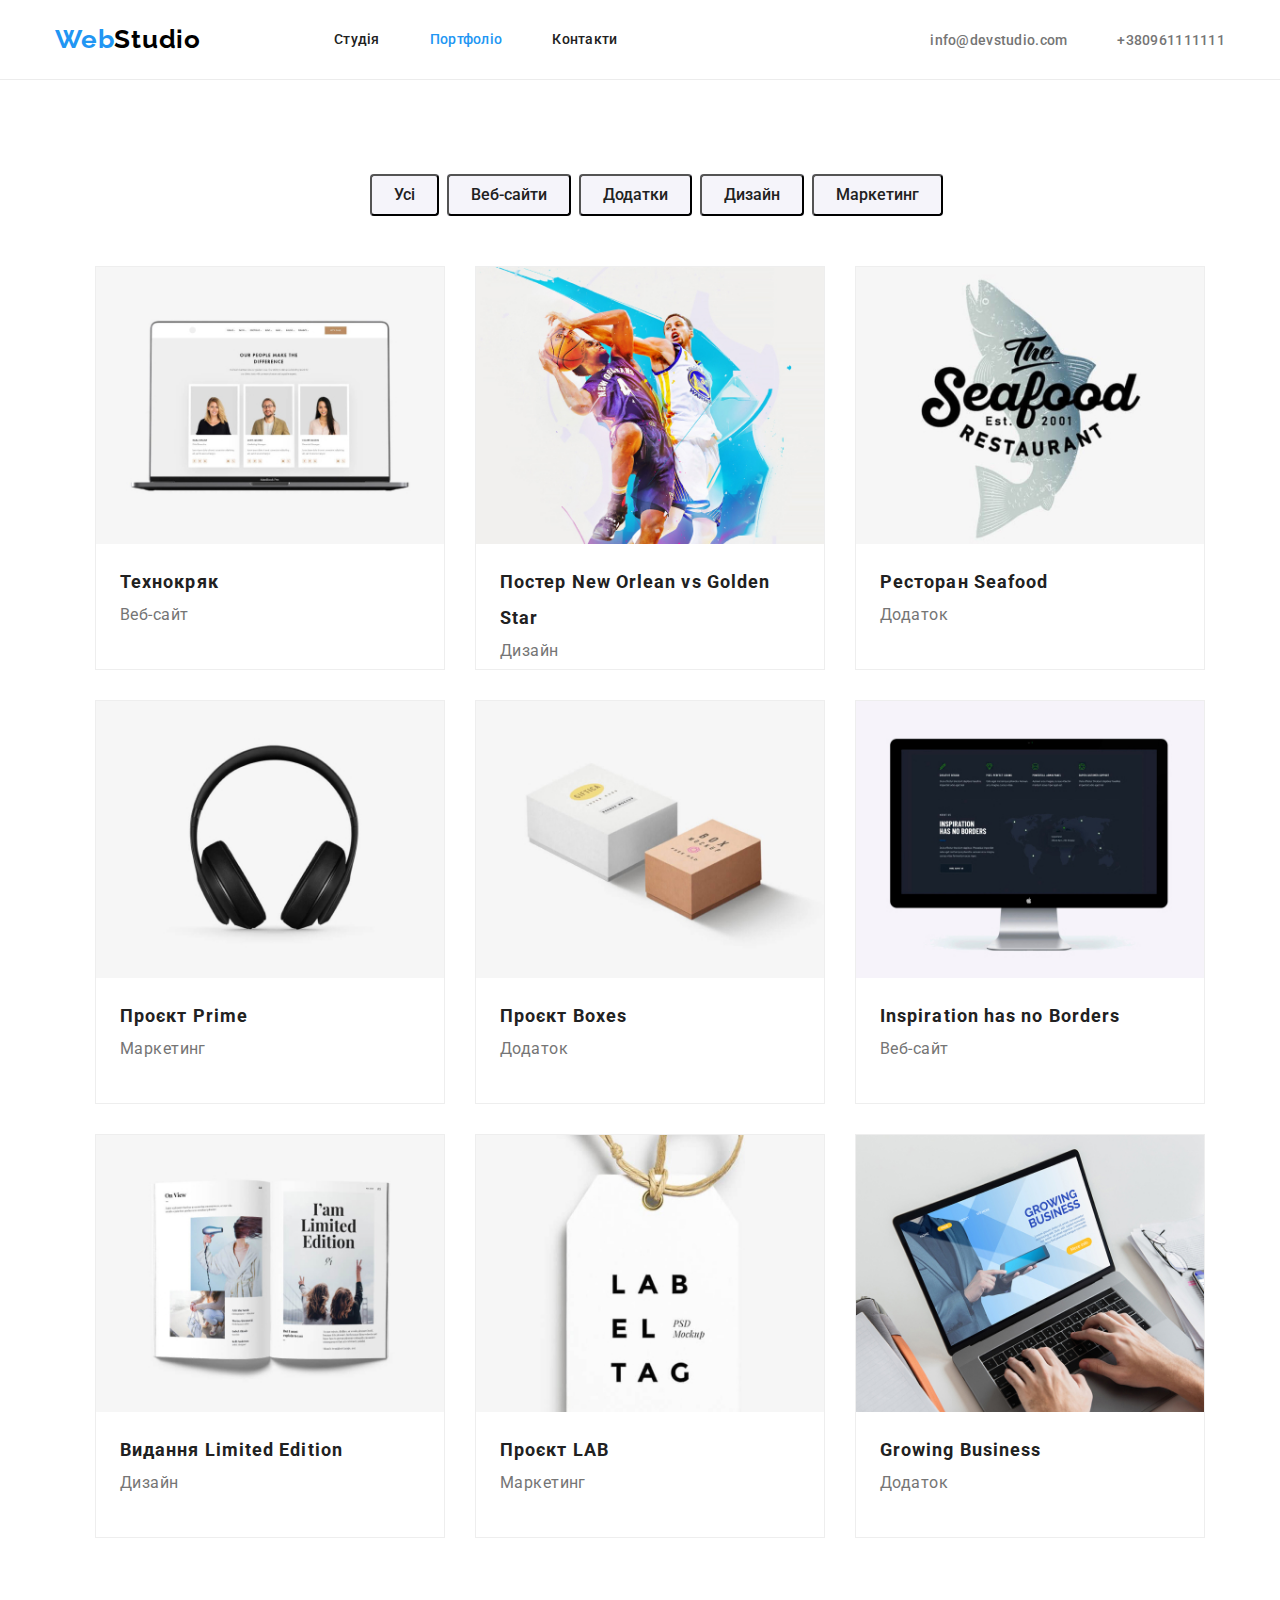
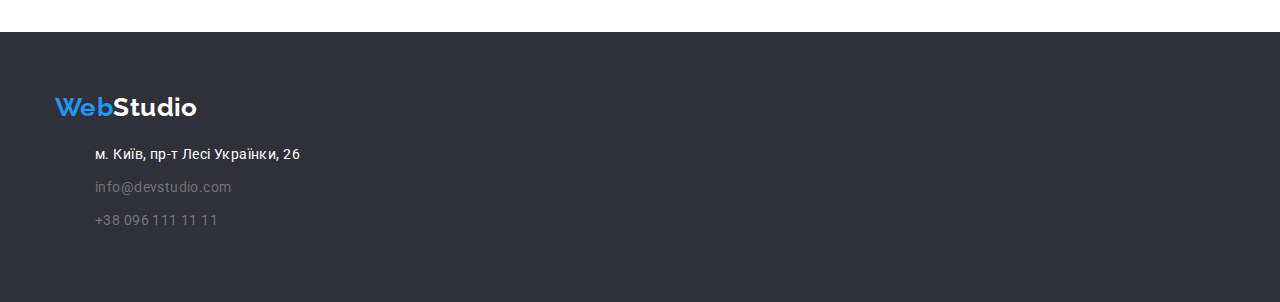
==== commit 6116add7: "a" ====
--- a/portfolio.html
+++ b/portfolio.html
@@ -14,9 +14,9 @@
 <link rel="stylesheet" href="./css/styles.css">
 </head>
 <body class="page">
-    <div class="container">
     <header class="page-header">
-        <nav class="main-nav">
+        <div class="container container-nav">
+        <nav class="main-nav container-nav">
             <a class="logo" href="./index.html"><span class="logo-pic">Web</span>Studio</a>
         <ul class="site-nav list">
             <li class="item"><a class="link" href="./index.html">Студія</a></li>
@@ -27,10 +27,11 @@
                 <li class="item"><a class="contact-list" href="mailto:info@devstudio.com">info@devstudio.com</a></li>
                 <li class="item"><a class="contact-list" href="tel:+380961111111">+380961111111</a></li>
             </ul>  
+    </div>
     </header>
-</div>
+
 <main>
-    <section class="portfolio-page">
+    <section class="portfolio-page section">
         <div class="container">
     <h1 hidden>Portfolio</h1>
 <ul class="button-menu">
@@ -43,54 +44,74 @@
 <ul class="features">
     <li class="features-list">
         <img src="./images/img(7).jpg" alt="Робота" width="370">
-        <h2 class="features-title">Технокряк</h2>
-        <p class="features-title-list">Веб-сайт</p>
+        <div class="features-item">
+            <h2 class="features-title">Технокряк</h2>
+            <p class="features-title-list">Веб-сайт</p>
+        </div>
     </li>
     <li class="features-list">
         <img src="./images/img(8).jpg" alt="Робота" width="370">
-        <h2 class="features-title">Постер New Orlean vs Golden Star</h2>
-        <p class="features-title-list">Дизайн</p>
+        <div class="features-item">
+            <h2 class="features-title">Постер New Orlean vs Golden Star</h2>
+            <p class="features-title-list">Дизайн</p>
+        </div>
     </li>
     <li class="features-list">
         <img src="./images/img(9).jpg" alt="Робота" width="370">
-        <h2 class="features-title">Ресторан Seafood</h2>
-        <p class="features-title-list">Додаток</p>
+        <div class="features-item">
+            <h2 class="features-title">Ресторан Seafood</h2>
+            <p class="features-title-list">Додаток</p>
+        </div>
     </li>
     <li class="features-list">
         <img src="./images/img(10).jpg" alt="Робота" width="370">
-        <h2 class="features-title">Проєкт Prime</h2>
-        <p class="features-title-list">Маркетинг</p>
+        <div class="features-item">
+            <h2 class="features-title">Проєкт Prime</h2>
+            <p class="features-title-list">Маркетинг</p>
+        </div>
     </li>
     <li class="features-list">
         <img src="./images/img(11).jpg" alt="Робота" width="370">
-        <h2 class="features-title">Проєкт Boxes</h2>
-        <p class="features-title-list">Додаток</p>
+        <div class="features-item">
+            <h2 class="features-title">Проєкт Boxes</h2>
+            <p class="features-title-list">Додаток</p>
+        </div>
     </li>
     <li class="features-list">
         <img src="./images/img(12).jpg" alt="Робота" width="370">
-        <h2 class="features-title">Inspiration has no Borders</h2>
-        <p class="features-title-list">Веб-сайт</p>
+        <div class="features-item"> 
+            <h2 class="features-title">Inspiration has no Borders</h2>
+            <p class="features-title-list">Веб-сайт</p>
+        </div>
     </li>
     <li class="features-list">
         <img src="./images/img(13).jpg" alt="Робота" width="370">
-        <h2 class="features-title">Видання Limited Edition</h2>
-        <p class="features-title-list">Дизайн</p>
+        <div class="features-item">
+            <h2 class="features-title">Видання Limited Edition</h2>
+            <p class="features-title-list">Дизайн</p>
+        </div>
     </li>
     <li class="features-list">
         <img src="./images/img(14).jpg" alt="Робота" width="370">
-        <h2 class="features-title">Проєкт LAB</h2>
-        <p class="features-title-list">Маркетинг</p>
+        <div class="features-item">
+            <h2 class="features-title">Проєкт LAB</h2>
+            <p class="features-title-list">Маркетинг</p>
+        </div>
     </li>
     <li class="features-list">
         <img src="./images/img(15).jpg" alt="Робота" width="370">
-        <h2 class="features-title">Growing Business</h2>
-        <p class="features-title-list">Додаток</p>
+        <div class="features-item">
+            <h2 class="features-title">Growing Business</h2>
+            <p class="features-title-list">Додаток</p>
+        </div>
     </li>
 </ul>
 </main>
 <footer class="footer">
     <div class="container">
+        <div class="container-logo">
     <a class="logo-footer" href="./index.html"><span class="footer-pic">Web</span>Studio</a>
+</div>
     <address class="adress">
     <ul class="adres-list">
   <li class="item"><a class="adres-link" href="https://www.google.com/maps/place/бульвар+Лесі+Українки,+26,+Київ,+02000/data=!4m2!3m1!1s0x40d4cf0e033ecbe9:0x57a4dffefec77da0?sa=X&ved=2ahUKEwiy8cGI95v7AhVmR_EDHdkjDuEQ8gF6BAgJEAE"> м. Київ, пр-т Лесі Українки, 26 </a></li>
--- a/css/styles.css
+++ b/css/styles.css
@@ -16,9 +16,14 @@
     --img-bg-color:#EEEEEE;
     --second-bg-color:#F5F4FA;
 }
+ul{
+    margin-left: auto;
+    margin-top: 0;
+    margin-bottom: 0;
+}
 li{
-    padding: 0;
-    margin: 0;
+    margin-top: 0;
+    margin-bottom: 0;
 }
 h1,h2,h3,h4,h5,h6{
     margin-top: 0;
@@ -48,11 +53,6 @@
     padding-right: 15px;
     margin-left: auto;
     margin-right: auto;}
-
-    .principle .container{
-        margin-top: 94px;
-        margin-bottom: 94px;
-    }
 /* Page */
 .page{
     margin: 0;
@@ -85,11 +85,14 @@
     color: var(--accent-color);
 }
 /* Main nav */
-.main-nav{
+.container-nav{
     display: flex;
     align-items: center;
 }
 /* Nav */
+.nav{
+    display: flex;
+}
 .site-nav{
     display: flex;
     list-style: none;
@@ -109,9 +112,10 @@
 .site-nav .item{
     padding: 0;
     margin: 0;
-}
-.site-nav .item+.item{
-    margin-left: 50px;
+    margin-right: 50px;
+}
+.site-nav .item:last-child{
+    margin-right: 0px;
 }
 .site-nav .link:hover{
    color: var(--accent-color);
@@ -119,24 +123,24 @@
 .site-nav .link.current{
     color: var(--accent-color);
 }
-.contact{
+/* .contact{
     justify-content: flex-end;
-}
+} */
 .contact .contact-list {
     text-decoration: none;
     font-weight: 500;
 line-height: 1.1;
 letter-spacing: 0.02em;
 }
-.page-header .adres-list{
-    display: flex;
-}
 .contact{
     display: flex;
     list-style: none;
 }
-.contact .item + .item{
-    margin-left: 50px;
+.contact .item {
+    margin-right: 50px;
+}
+.contact .item:last-child{
+    margin-right: 0px;
 }
 .contact-list{
     color: var(--primary-text-color);
@@ -172,6 +176,13 @@
     background-color:var(--accent-color);
 }
 /* Section */
+.team{
+    background-color:var(--second-bg-color)
+}
+.section{
+    padding-top: 94px;
+    padding-bottom: 94px;
+}
 .section-title{
     color:var(--title-text-color);
 font-size: 36px;
@@ -192,8 +203,6 @@
     width: 270px;
     margin-right: 30px;
     margin-bottom: 0;
-    padding-top: 94px;
-    padding-bottom: 94px;
 }
 .feature-list .item:nth-child(4n){
     margin-right: 0;
@@ -215,7 +224,6 @@
 .work-list{
     display: flex;
     list-style: none;
-    padding-bottom: 94px;
 }
 .work-list .item{
     width: 370px;
@@ -228,7 +236,6 @@
 .author{
     display: flex;
     list-style: none;
-    padding-bottom: 94px;
 }
 .author .item{
     width: 270px;
@@ -239,15 +246,11 @@
 .author .item:nth-last-child(){
     margin-right: 0;
 }
-.team{
-    background-color:var(--second-bg-color)
-}
 .team-title{
 font-size: 36px;
 line-height: 1.16;
 text-align: center;
-padding-top: 94px;
-padding-bottom: 50px;
+margin-bottom: 50px;
 }
 .team .title{
 font-weight: 500;
@@ -281,13 +284,16 @@
 .footer .list{
     list-style: none;
 }
+.container-logo{
+    margin-bottom: 20px;
+}
 .logo-footer{
 margin-bottom: 20px;
 
-    font-family: Raleway, sans-serif;
-    text-decoration: none;
-    color:var(--white-bg-color);
-    font-family: 'Raleway';
+font-family: Raleway, sans-serif;
+text-decoration: none;
+color:var(--white-bg-color);
+font-family: 'Raleway';
 font-style: normal;
 font-weight: 700;
 font-size: 26px;
@@ -355,6 +361,10 @@
 }
 .button-menu button{
     color: var(--title-text-color);
+    padding-top: 6px;
+    padding-bottom: 6px;
+    padding-left: 22px;
+    padding-right: 22px;
 }
 .button-menu{
     display: flex;
@@ -408,4 +418,10 @@
 font-size: 16px;
 line-height: 30px;
 color: var(--primary-text-color);
+}
+.features-item{
+    padding-left: 24px;
+    padding-right: 24px;
+    padding-top: 20px;
+    padding-bottom: 20px;
 }